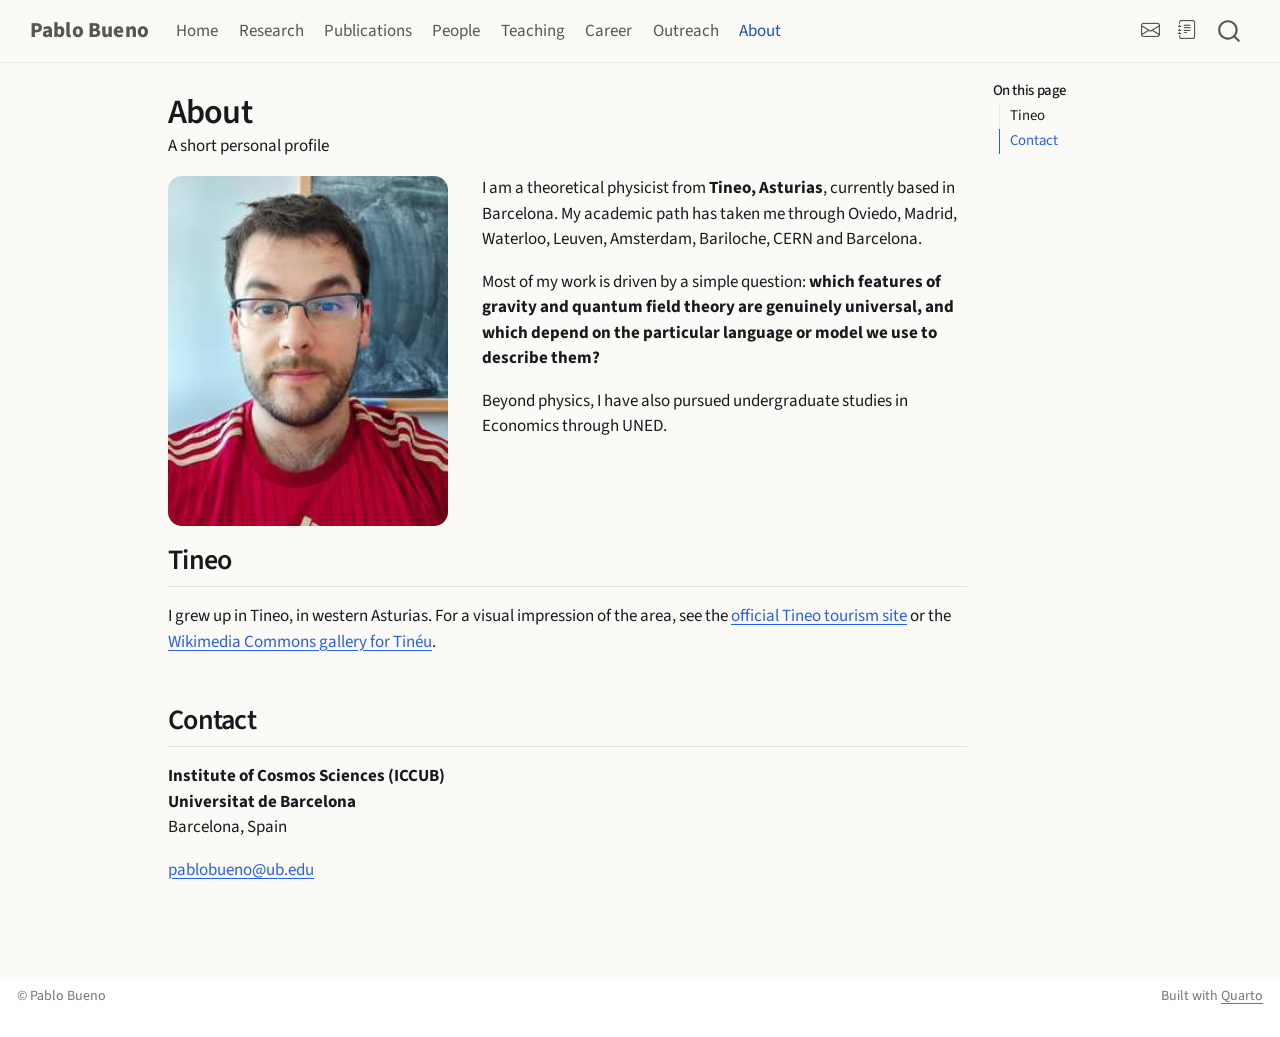
==== about.html @ 96fd0e4d "Built site for gh-pages" ====
<!DOCTYPE html>
<html xmlns="http://www.w3.org/1999/xhtml" lang="en" xml:lang="en"><head>

<meta charset="utf-8">
<meta name="generator" content="quarto-1.10.18">

<meta name="viewport" content="width=device-width, initial-scale=1.0, user-scalable=yes">

<meta name="description" content="A short personal profile">

<title>About – Pablo Bueno</title>
<style>
/* Default styles provided by pandoc.
** See https://pandoc.org/MANUAL.html#variables-for-html for config info.
*/
span.smallcaps{font-variant: small-caps;}
div.columns{display: flex; gap: 1.5em;}
div.column{flex: auto;}
@media screen {
div.columns{gap: min(4vw, 1.5em);}
div.column{overflow-x: auto;}
}
div.hanging-indent{margin-left: 1.5em; text-indent: -1.5em;}
ul.task-list{list-style: none;}
ul.task-list li input[type="checkbox"] {
  width: 0.8em;
  margin: 0 0.8em 0.2em -1em; /* quarto-specific, see https://github.com/quarto-dev/quarto-cli/issues/4556 */ 
  vertical-align: middle;
}
</style>


<script src="site_libs/quarto-nav/quarto-nav.js"></script>
<script src="site_libs/clipboard/clipboard.min.js"></script>
<script src="site_libs/quarto-search/autocomplete.umd.js"></script>
<script src="site_libs/quarto-search/fuse.min.js"></script>
<script src="site_libs/quarto-search/quarto-search.js"></script>
<meta name="quarto:offset" content="./">
<link href="./assets/favicon.svg" rel="icon" type="image/svg+xml">
<script src="site_libs/quarto-html/quarto.js" type="module"></script>
<script src="site_libs/quarto-html/tabsets/tabsets.js" type="module"></script>
<script src="site_libs/quarto-html/popper.min.js"></script>
<script src="site_libs/quarto-html/tippy.umd.min.js"></script>
<script src="site_libs/quarto-html/anchor.min.js"></script>
<link href="site_libs/quarto-html/tippy.css" rel="stylesheet">
<link href="site_libs/quarto-html/quarto-syntax-highlighting-64a204ab8560d761af7679ceaba22944.css" rel="stylesheet" id="quarto-text-highlighting-styles">
<script src="site_libs/bootstrap/bootstrap.min.js"></script>
<link href="site_libs/bootstrap/bootstrap-icons.css" rel="stylesheet">
<link href="site_libs/bootstrap/bootstrap-3e9b1289f5f353c49b617ce48ad2bc38.min.css" rel="stylesheet" append-hash="true" id="quarto-bootstrap" data-mode="light">
<script id="quarto-search-options" type="application/json">{
  "location": "navbar",
  "copy-button": false,
  "collapse-after": 3,
  "panel-placement": "end",
  "type": "overlay",
  "limit": 50,
  "keyboard-shortcut": [
    "f",
    "/",
    "s"
  ],
  "show-item-context": false,
  "language": {
    "search-no-results-text": "No results",
    "search-matching-documents-text": "matching documents",
    "search-copy-link-title": "Copy link to search",
    "search-hide-matches-text": "Hide additional matches",
    "search-more-match-text": "more match in this document",
    "search-more-matches-text": "more matches in this document",
    "search-clear-button-title": "Clear",
    "search-text-placeholder": "",
    "search-detached-cancel-button-title": "Cancel",
    "search-submit-button-title": "Submit",
    "search-label": "Search"
  }
}</script>
<style>html{ scroll-behavior: smooth; }</style>


<link rel="stylesheet" href="styles.css">
</head>

<body class="nav-fixed quarto-light">

<div id="quarto-search-results"></div>
  <header id="quarto-header" class="headroom fixed-top">
    <nav class="navbar navbar-expand-lg " data-bs-theme="dark">
      <div class="navbar-container container-fluid">
      <div class="navbar-brand-container mx-auto">
    <a class="navbar-brand" href="./index.html">
    <span class="navbar-title">Pablo Bueno</span>
    </a>
  </div>
            <div id="quarto-search" class="" title="Search"></div>
          <button class="navbar-toggler" type="button" data-bs-toggle="collapse" data-bs-target="#navbarCollapse" aria-controls="navbarCollapse" role="menu" aria-expanded="false" aria-label="Toggle navigation" onclick="if (window.quartoToggleHeadroom) { window.quartoToggleHeadroom(); }">
  <span class="navbar-toggler-icon"></span>
</button>
          <div class="collapse navbar-collapse" id="navbarCollapse">
            <ul class="navbar-nav navbar-nav-scroll me-auto">
  <li class="nav-item">
    <a class="nav-link" href="./index.html"> 
<span class="menu-text">Home</span></a>
  </li>  
  <li class="nav-item">
    <a class="nav-link" href="./research.html"> 
<span class="menu-text">Research</span></a>
  </li>  
  <li class="nav-item">
    <a class="nav-link" href="./publications.html"> 
<span class="menu-text">Publications</span></a>
  </li>  
  <li class="nav-item">
    <a class="nav-link" href="./people.html"> 
<span class="menu-text">People</span></a>
  </li>  
  <li class="nav-item">
    <a class="nav-link" href="./teaching.html"> 
<span class="menu-text">Teaching</span></a>
  </li>  
  <li class="nav-item">
    <a class="nav-link" href="./career.html"> 
<span class="menu-text">Career</span></a>
  </li>  
  <li class="nav-item">
    <a class="nav-link" href="./outreach.html"> 
<span class="menu-text">Outreach</span></a>
  </li>  
  <li class="nav-item">
    <a class="nav-link active" href="./about.html" aria-current="page"> 
<span class="menu-text">About</span></a>
  </li>  
</ul>
            <ul class="navbar-nav navbar-nav-scroll ms-auto">
  <li class="nav-item compact">
    <a class="nav-link" href="mailto:pablobueno@ub.edu"> <i class="bi bi-envelope" role="img" aria-label="Email">
</i> 
<span class="menu-text"></span></a>
  </li>  
  <li class="nav-item compact">
    <a class="nav-link" href="https://inspirehep.net/authors/1198358?ui-citation-summary=true"> <i class="bi bi-journal-text" role="img" aria-label="INSPIRE-HEP">
</i> 
<span class="menu-text"></span></a>
  </li>  
</ul>
          </div> <!-- /navcollapse -->
            <div class="quarto-navbar-tools">
</div>
      </div> <!-- /container-fluid -->
    </nav>
</header>
<!-- content -->
<div id="quarto-content" class="quarto-container page-columns page-rows-contents page-layout-article page-navbar">
<!-- sidebar -->
<!-- margin-sidebar -->
    <div id="quarto-margin-sidebar" class="sidebar margin-sidebar">
        <nav id="TOC" role="doc-toc" class="toc-active">
    <h2 id="toc-title">On this page</h2>
   
  <ul>
  <li><a href="#tineo" id="toc-tineo" class="nav-link active" data-scroll-target="#tineo">Tineo</a></li>
  <li><a href="#contact" id="toc-contact" class="nav-link" data-scroll-target="#contact">Contact</a></li>
  </ul>
</nav>
    </div>
<!-- main -->
<main class="content" id="quarto-document-content">

<header id="title-block-header" class="quarto-title-block default">
<div class="quarto-title">
<h1 class="title">About</h1>
</div>

<div>
  <div class="description">
    A short personal profile
  </div>
</div>


<div class="quarto-title-meta">

    
  
    
  </div>
  


</header>


<div class="about-grid">
<div>
<p><img class="about-photo" src="assets/pablo-bueno.jpg" alt="Pablo Bueno"></p>
</div>
<div>
<p>I am a theoretical physicist from <strong>Tineo, Asturias</strong>, currently based in Barcelona. My academic path has taken me through Oviedo, Madrid, Waterloo, Leuven, Amsterdam, Bariloche, CERN and Barcelona.</p>
<p>Most of my work is driven by a simple question: <strong>which features of gravity and quantum field theory are genuinely universal, and which depend on the particular language or model we use to describe them?</strong></p>
<p>Beyond physics, I have also pursued undergraduate studies in Economics through UNED.</p>
</div>
</div>
<section id="tineo" class="level2">
<h2 class="anchored" data-anchor-id="tineo">Tineo</h2>
<p>I grew up in Tineo, in western Asturias. For a visual impression of the area, see the <a href="https://turismotineo.es/">official Tineo tourism site</a> or the <a href="https://commons.wikimedia.org/wiki/Category:Tin%C3%A9u">Wikimedia Commons gallery for Tinéu</a>.</p>
</section>
<section id="contact" class="level2">
<h2 class="anchored" data-anchor-id="contact">Contact</h2>
<p><strong>Institute of Cosmos Sciences (ICCUB)</strong><br>
<strong>Universitat de Barcelona</strong><br>
Barcelona, Spain</p>
<p><a href="mailto:pablobueno@ub.edu">pablobueno@ub.edu</a></p>


</section>

</main> <!-- /main -->
<script id="quarto-html-after-body" type="application/javascript">
  window.document.addEventListener("DOMContentLoaded", function (event) {
    const icon = "";
    const anchorJS = new window.AnchorJS();
    anchorJS.options = {
      placement: 'right',
      icon: icon
    };
    anchorJS.add('.anchored');
    const isCodeAnnotation = (el) => {
      for (const clz of el.classList) {
        if (clz.startsWith('code-annotation-')) {                     
          return true;
        }
      }
      return false;
    }
    const onCopySuccess = function(e) {
      // button target
      const button = e.trigger;
      // don't keep focus
      button.blur();
      // flash "checked"
      button.classList.add('code-copy-button-checked');
      var currentTitle = button.getAttribute("title");
      button.setAttribute("title", "Copied!");
      let tooltip;
      if (window.bootstrap) {
        button.setAttribute("data-bs-toggle", "tooltip");
        button.setAttribute("data-bs-placement", "left");
        button.setAttribute("data-bs-title", "Copied!");
        tooltip = new bootstrap.Tooltip(button, 
          { trigger: "manual", 
            customClass: "code-copy-button-tooltip",
            offset: [0, -8]});
        tooltip.show();    
      }
      setTimeout(function() {
        if (tooltip) {
          tooltip.hide();
          button.removeAttribute("data-bs-title");
          button.removeAttribute("data-bs-toggle");
          button.removeAttribute("data-bs-placement");
        }
        button.setAttribute("title", currentTitle);
        button.classList.remove('code-copy-button-checked');
      }, 1000);
      // clear code selection
      e.clearSelection();
    }
    const getTextToCopy = function(trigger) {
      const outerScaffold = trigger.parentElement.cloneNode(true);
      const codeEl = outerScaffold.querySelector('code');
      for (const childEl of codeEl.children) {
        if (isCodeAnnotation(childEl)) {
          childEl.remove();
        }
      }
      return codeEl.innerText;
    }
    const clipboard = new window.ClipboardJS('.code-copy-button:not([data-in-quarto-modal])', {
      text: getTextToCopy
    });
    clipboard.on('success', onCopySuccess);
    if (window.document.getElementById('quarto-embedded-source-code-modal')) {
      const clipboardModal = new window.ClipboardJS('.code-copy-button[data-in-quarto-modal]', {
        text: getTextToCopy,
        container: window.document.getElementById('quarto-embedded-source-code-modal')
      });
      clipboardModal.on('success', onCopySuccess);
    }
      var localhostRegex = new RegExp(/^(?:http|https):\/\/localhost\:?[0-9]*\//);
      var mailtoRegex = new RegExp(/^mailto:/);
        var filterRegex = new RegExp("https:\/\/DrBueno88\.github\.io");
      var isInternal = (href) => {
          return filterRegex.test(href) || localhostRegex.test(href) || mailtoRegex.test(href);
      }
      // Inspect non-navigation links and adorn them if external
     var links = window.document.querySelectorAll('a[href]:not(.nav-link):not(.navbar-brand):not(.toc-action):not(.sidebar-link):not(.sidebar-item-toggle):not(.pagination-link):not(.no-external):not([aria-hidden]):not(.dropdown-item):not(.quarto-navigation-tool):not(.about-link)');
      for (var i=0; i<links.length; i++) {
        const link = links[i];
        if (!isInternal(link.href)) {
          // undo the damage that might have been done by quarto-nav.js in the case of
          // links that we want to consider external
          if (link.dataset.originalHref !== undefined) {
            link.href = link.dataset.originalHref;
          }
            // target, if specified
            link.setAttribute("target", "_blank");
            if (link.getAttribute("rel") === null) {
              link.setAttribute("rel", "noopener");
            }
        }
      }
    function tippyHover(el, contentFn, onTriggerFn, onUntriggerFn) {
      const config = {
        allowHTML: true,
        maxWidth: 500,
        delay: 100,
        arrow: false,
        appendTo: function(el) {
            return el.parentElement;
        },
        interactive: true,
        interactiveBorder: 10,
        theme: 'quarto',
        placement: 'bottom-start',
      };
      if (contentFn) {
        config.content = contentFn;
      }
      if (onTriggerFn) {
        config.onTrigger = onTriggerFn;
      }
      if (onUntriggerFn) {
        config.onUntrigger = onUntriggerFn;
      }
      window.tippy(el, config); 
    }
    const noterefs = window.document.querySelectorAll('a[role="doc-noteref"]');
    for (var i=0; i<noterefs.length; i++) {
      const ref = noterefs[i];
      tippyHover(ref, function() {
        // use id or data attribute instead here
        let href = ref.getAttribute('data-footnote-href') || ref.getAttribute('href');
        try { href = new URL(href).hash; } catch {}
        const id = href.replace(/^#\/?/, "");
        const note = window.document.getElementById(id);
        if (note) {
          return note.innerHTML;
        } else {
          return "";
        }
      });
    }
    const xrefs = window.document.querySelectorAll('a.quarto-xref');
    const processXRef = (id, note) => {
      // Strip column container classes
      const stripColumnClz = (el) => {
        el.classList.remove("page-full", "page-columns");
        if (el.children) {
          for (const child of el.children) {
            stripColumnClz(child);
          }
        }
      }
      stripColumnClz(note)
      if (id === null || id.startsWith('sec-')) {
        // Special case sections, only their first couple elements
        const container = document.createElement("div");
        if (note.children && note.children.length > 2) {
          container.appendChild(note.children[0].cloneNode(true));
          for (let i = 1; i < note.children.length; i++) {
            const child = note.children[i];
            if (child.tagName === "P" && child.innerText === "") {
              continue;
            } else {
              container.appendChild(child.cloneNode(true));
              break;
            }
          }
          if (window.Quarto?.typesetMath) {
            window.Quarto.typesetMath(container);
          }
          return container.innerHTML
        } else {
          if (window.Quarto?.typesetMath) {
            window.Quarto.typesetMath(note);
          }
          return note.innerHTML;
        }
      } else {
        // Remove any anchor links if they are present
        const anchorLink = note.querySelector('a.anchorjs-link');
        if (anchorLink) {
          anchorLink.remove();
        }
        if (window.Quarto?.typesetMath) {
          window.Quarto.typesetMath(note);
        }
        if (note.classList.contains("callout")) {
          return note.outerHTML;
        } else {
          return note.innerHTML;
        }
      }
    }
    for (var i=0; i<xrefs.length; i++) {
      const xref = xrefs[i];
      tippyHover(xref, undefined, function(instance) {
        instance.disable();
        let url = xref.getAttribute('href');
        let hash = undefined; 
        if (url.startsWith('#')) {
          hash = url;
        } else {
          try { hash = new URL(url).hash; } catch {}
        }
        if (hash) {
          const id = hash.replace(/^#\/?/, "");
          const note = window.document.getElementById(id);
          if (note !== null) {
            try {
              const html = processXRef(id, note.cloneNode(true));
              instance.setContent(html);
            } finally {
              instance.enable();
              instance.show();
            }
          } else {
            // See if we can fetch this
            fetch(url.split('#')[0])
            .then(res => res.text())
            .then(html => {
              const parser = new DOMParser();
              const htmlDoc = parser.parseFromString(html, "text/html");
              const note = htmlDoc.getElementById(id);
              if (note !== null) {
                const html = processXRef(id, note);
                instance.setContent(html);
              } 
            }).finally(() => {
              instance.enable();
              instance.show();
            });
          }
        } else {
          // See if we can fetch a full url (with no hash to target)
          // This is a special case and we should probably do some content thinning / targeting
          fetch(url)
          .then(res => res.text())
          .then(html => {
            const parser = new DOMParser();
            const htmlDoc = parser.parseFromString(html, "text/html");
            const note = htmlDoc.querySelector('main.content');
            if (note !== null) {
              // This should only happen for chapter cross references
              // (since there is no id in the URL)
              // remove the first header
              if (note.children.length > 0 && note.children[0].tagName === "HEADER") {
                note.children[0].remove();
              }
              const html = processXRef(null, note);
              instance.setContent(html);
            } 
          }).finally(() => {
            instance.enable();
            instance.show();
          });
        }
      }, function(instance) {
      });
    }
        let selectedAnnoteEl;
        const selectorForAnnotation = ( cell, annotation) => {
          let cellAttr = 'data-code-cell="' + cell + '"';
          let lineAttr = 'data-code-annotation="' +  annotation + '"';
          const selector = 'span[' + cellAttr + '][' + lineAttr + ']';
          return selector;
        }
        const selectCodeLines = (annoteEl) => {
          const doc = window.document;
          const targetCell = annoteEl.getAttribute("data-target-cell");
          const targetAnnotation = annoteEl.getAttribute("data-target-annotation");
          const annoteSpan = window.document.querySelector(selectorForAnnotation(targetCell, targetAnnotation));
          const lines = annoteSpan.getAttribute("data-code-lines").split(",");
          const lineIds = lines.map((line) => {
            return targetCell + "-" + line;
          })
          let top = null;
          let height = null;
          let parent = null;
          if (lineIds.length > 0) {
              //compute the position of the single el (top and bottom and make a div)
              const el = window.document.getElementById(lineIds[0]);
              top = el.offsetTop;
              height = el.offsetHeight;
              parent = el.parentElement.parentElement;
            if (lineIds.length > 1) {
              const lastEl = window.document.getElementById(lineIds[lineIds.length - 1]);
              const bottom = lastEl.offsetTop + lastEl.offsetHeight;
              height = bottom - top;
            }
            if (top !== null && height !== null && parent !== null) {
              // cook up a div (if necessary) and position it 
              let div = window.document.getElementById("code-annotation-line-highlight");
              if (div === null) {
                div = window.document.createElement("div");
                div.setAttribute("id", "code-annotation-line-highlight");
                div.style.position = 'absolute';
                parent.appendChild(div);
              }
              div.style.top = top - 2 + "px";
              div.style.height = height + 4 + "px";
              div.style.left = 0;
              let gutterDiv = window.document.getElementById("code-annotation-line-highlight-gutter");
              if (gutterDiv === null) {
                gutterDiv = window.document.createElement("div");
                gutterDiv.setAttribute("id", "code-annotation-line-highlight-gutter");
                gutterDiv.style.position = 'absolute';
                const codeCell = window.document.getElementById(targetCell);
                const gutter = codeCell.querySelector('.code-annotation-gutter');
                gutter.appendChild(gutterDiv);
              }
              gutterDiv.style.top = top - 2 + "px";
              gutterDiv.style.height = height + 4 + "px";
            }
            selectedAnnoteEl = annoteEl;
          }
        };
        const unselectCodeLines = () => {
          const elementsIds = ["code-annotation-line-highlight", "code-annotation-line-highlight-gutter"];
          elementsIds.forEach((elId) => {
            const div = window.document.getElementById(elId);
            if (div) {
              div.remove();
            }
          });
          selectedAnnoteEl = undefined;
        };
          // Handle positioning of the toggle
      window.addEventListener(
        "resize",
        throttle(() => {
          elRect = undefined;
          if (selectedAnnoteEl) {
            selectCodeLines(selectedAnnoteEl);
          }
        }, 10)
      );
      function throttle(fn, ms) {
      let throttle = false;
      let timer;
        return (...args) => {
          if(!throttle) { // first call gets through
              fn.apply(this, args);
              throttle = true;
          } else { // all the others get throttled
              if(timer) clearTimeout(timer); // cancel #2
              timer = setTimeout(() => {
                fn.apply(this, args);
                timer = throttle = false;
              }, ms);
          }
        };
      }
        // Attach click handler to the DT
        const annoteDls = window.document.querySelectorAll('dt[data-target-cell]');
        for (const annoteDlNode of annoteDls) {
          annoteDlNode.addEventListener('click', (event) => {
            const clickedEl = event.target;
            if (clickedEl !== selectedAnnoteEl) {
              unselectCodeLines();
              const activeEl = window.document.querySelector('dt[data-target-cell].code-annotation-active');
              if (activeEl) {
                activeEl.classList.remove('code-annotation-active');
              }
              selectCodeLines(clickedEl);
              clickedEl.classList.add('code-annotation-active');
            } else {
              // Unselect the line
              unselectCodeLines();
              clickedEl.classList.remove('code-annotation-active');
            }
          });
        }
    const findCites = (el) => {
      const parentEl = el.parentElement;
      if (parentEl) {
        const cites = parentEl.dataset.cites;
        if (cites) {
          return {
            el,
            cites: cites.split(' ')
          };
        } else {
          return findCites(el.parentElement)
        }
      } else {
        return undefined;
      }
    };
    var bibliorefs = window.document.querySelectorAll('a[role="doc-biblioref"]');
    for (var i=0; i<bibliorefs.length; i++) {
      const ref = bibliorefs[i];
      const citeInfo = findCites(ref);
      if (citeInfo) {
        tippyHover(citeInfo.el, function() {
          var popup = window.document.createElement('div');
          citeInfo.cites.forEach(function(cite) {
            var citeDiv = window.document.createElement('div');
            citeDiv.classList.add('hanging-indent');
            citeDiv.classList.add('csl-entry');
            var biblioDiv = window.document.getElementById('ref-' + cite);
            if (biblioDiv) {
              citeDiv.innerHTML = biblioDiv.innerHTML;
            }
            popup.appendChild(citeDiv);
          });
          return popup.innerHTML;
        });
      }
    }
  });
  </script>
</div> <!-- /content -->
<footer class="footer">
  <div class="nav-footer">
    <div class="nav-footer-left">
<p>© Pablo Bueno</p>
</div>   
    <div class="nav-footer-center">
      &nbsp;
    </div>
    <div class="nav-footer-right">
<p>Built with <a href="https://quarto.org/">Quarto</a></p>
</div>
  </div>
</footer>




<script src="site_libs/quarto-html/zenscroll-min.js"></script>
</body></html>
---- site_libs/quarto-html/tippy.css ----
.tippy-box[data-animation=fade][data-state=hidden]{opacity:0}[data-tippy-root]{max-width:calc(100vw - 10px)}.tippy-box{position:relative;background-color:#333;color:#fff;border-radius:4px;font-size:14px;line-height:1.4;white-space:normal;outline:0;transition-property:transform,visibility,opacity}.tippy-box[data-placement^=top]>.tippy-arrow{bottom:0}.tippy-box[data-placement^=top]>.tippy-arrow:before{bottom:-7px;left:0;border-width:8px 8px 0;border-top-color:initial;transform-origin:center top}.tippy-box[data-placement^=bottom]>.tippy-arrow{top:0}.tippy-box[data-placement^=bottom]>.tippy-arrow:before{top:-7px;left:0;border-width:0 8px 8px;border-bottom-color:initial;transform-origin:center bottom}.tippy-box[data-placement^=left]>.tippy-arrow{right:0}.tippy-box[data-placement^=left]>.tippy-arrow:before{border-width:8px 0 8px 8px;border-left-color:initial;right:-7px;transform-origin:center left}.tippy-box[data-placement^=right]>.tippy-arrow{left:0}.tippy-box[data-placement^=right]>.tippy-arrow:before{left:-7px;border-width:8px 8px 8px 0;border-right-color:initial;transform-origin:center right}.tippy-box[data-inertia][data-state=visible]{transition-timing-function:cubic-bezier(.54,1.5,.38,1.11)}.tippy-arrow{width:16px;height:16px;color:#333}.tippy-arrow:before{content:"";position:absolute;border-color:transparent;border-style:solid}.tippy-content{position:relative;padding:5px 9px;z-index:1}
---- site_libs/quarto-html/quarto-syntax-highlighting-64a204ab8560d761af7679ceaba22944.css ----
/* quarto syntax highlight colors */
:root {
  --quarto-hl-ot-color: #003B4F;
  --quarto-hl-at-color: #657422;
  --quarto-hl-ss-color: #20794D;
  --quarto-hl-an-color: #5E5E5E;
  --quarto-hl-fu-color: #4758AB;
  --quarto-hl-st-color: #20794D;
  --quarto-hl-cf-color: #003B4F;
  --quarto-hl-op-color: #5E5E5E;
  --quarto-hl-er-color: #AD0000;
  --quarto-hl-bn-color: #AD0000;
  --quarto-hl-al-color: #AD0000;
  --quarto-hl-va-color: #111111;
  --quarto-hl-bu-color: inherit;
  --quarto-hl-ex-color: inherit;
  --quarto-hl-pp-color: #AD0000;
  --quarto-hl-in-color: #5E5E5E;
  --quarto-hl-vs-color: #20794D;
  --quarto-hl-wa-color: #5E5E5E;
  --quarto-hl-do-color: #5E5E5E;
  --quarto-hl-im-color: #00769E;
  --quarto-hl-ch-color: #20794D;
  --quarto-hl-dt-color: #AD0000;
  --quarto-hl-fl-color: #AD0000;
  --quarto-hl-co-color: #5E5E5E;
  --quarto-hl-cv-color: #5E5E5E;
  --quarto-hl-cn-color: #8f5902;
  --quarto-hl-sc-color: #5E5E5E;
  --quarto-hl-dv-color: #AD0000;
  --quarto-hl-kw-color: #003B4F;
}

/* other quarto variables */
:root {
  --quarto-font-monospace: SFMono-Regular, Menlo, Monaco, Consolas, "Liberation Mono", "Courier New", monospace;
}

/* syntax highlight based on Pandoc's rules */
pre > code.sourceCode > span {
  color: #003B4F;
}

code.sourceCode > span {
  color: #003B4F;
}

div.sourceCode,
div.sourceCode pre.sourceCode {
  color: #003B4F;
}

/* Normal */
code span {
  color: #003B4F;
}

/* Alert */
code span.al {
  color: #AD0000;
  font-style: inherit;
}

/* Annotation */
code span.an {
  color: #5E5E5E;
  font-style: inherit;
}

/* Attribute */
code span.at {
  color: #657422;
  font-style: inherit;
}

/* BaseN */
code span.bn {
  color: #AD0000;
  font-style: inherit;
}

/* BuiltIn */
code span.bu {
  font-style: inherit;
}

/* ControlFlow */
code span.cf {
  color: #003B4F;
  font-weight: bold;
  font-style: inherit;
}

/* Char */
code span.ch {
  color: #20794D;
  font-style: inherit;
}

/* Constant */
code span.cn {
  color: #8f5902;
  font-style: inherit;
}

/* Comment */
code span.co {
  color: #5E5E5E;
  font-style: inherit;
}

/* CommentVar */
code span.cv {
  color: #5E5E5E;
  font-style: italic;
}

/* Documentation */
code span.do {
  color: #5E5E5E;
  font-style: italic;
}

/* DataType */
code span.dt {
  color: #AD0000;
  font-style: inherit;
}

/* DecVal */
code span.dv {
  color: #AD0000;
  font-style: inherit;
}

/* Error */
code span.er {
  color: #AD0000;
  font-style: inherit;
}

/* Extension */
code span.ex {
  font-style: inherit;
}

/* Float */
code span.fl {
  color: #AD0000;
  font-style: inherit;
}

/* Function */
code span.fu {
  color: #4758AB;
  font-style: inherit;
}

/* Import */
code span.im {
  color: #00769E;
  font-style: inherit;
}

/* Information */
code span.in {
  color: #5E5E5E;
  font-style: inherit;
}

/* Keyword */
code span.kw {
  color: #003B4F;
  font-weight: bold;
  font-style: inherit;
}

/* Operator */
code span.op {
  color: #5E5E5E;
  font-style: inherit;
}

/* Other */
code span.ot {
  color: #003B4F;
  font-style: inherit;
}

/* Preprocessor */
code span.pp {
  color: #AD0000;
  font-style: inherit;
}

/* SpecialChar */
code span.sc {
  color: #5E5E5E;
  font-style: inherit;
}

/* SpecialString */
code span.ss {
  color: #20794D;
  font-style: inherit;
}

/* String */
code span.st {
  color: #20794D;
  font-style: inherit;
}

/* Variable */
code span.va {
  color: #111111;
  font-style: inherit;
}

/* VerbatimString */
code span.vs {
  color: #20794D;
  font-style: inherit;
}

/* Warning */
code span.wa {
  color: #5E5E5E;
  font-style: italic;
}

.prevent-inlining {
  content: "</";
}

/*# sourceMappingURL=9d8d5bb603a83b8298b89080a598c93b.css.map */
---- styles.css ----
:root {
  --pb-ink: #161a1d;
  --pb-muted: #667078;
  --pb-accent: #6f2435;
  --pb-accent-dark: #461520;
  --pb-accent-soft: #f4eaed;
  --pb-line: #e6e3df;
  --pb-paper: #fbfaf7;
  --pb-card: #ffffff;
}

body { color: var(--pb-ink); background: var(--pb-paper); }
.navbar { border-bottom: 1px solid rgba(0,0,0,.06); backdrop-filter: blur(10px); background: rgba(251,250,247,.94)!important; }
.navbar-title { font-weight: 750; letter-spacing: .01em; }
h1,h2,h3 { letter-spacing: -.025em; }
h2 { margin-top: 2.8rem; }
a { text-underline-offset: 3px; }

.hero-split {
  display:grid; grid-template-columns:minmax(0,1.55fr) minmax(260px,.65fr); gap:clamp(2rem,5vw,5rem);
  align-items:center; padding:5.2rem max(1rem,calc((100vw - 1160px)/2)) 4.4rem;
  margin-left:calc(50% - 50vw); margin-right:calc(50% - 50vw); border-bottom:1px solid var(--pb-line);
  background:linear-gradient(120deg,#fbfaf7 0%,#f7f2ef 100%);
}
.hero-kicker { color:var(--pb-accent); text-transform:uppercase; letter-spacing:.14em; font-size:.76rem; font-weight:750; margin-bottom:.9rem; }
.hero-copy h1 { font-family:Georgia,'Times New Roman',serif; font-size:clamp(3.4rem,7vw,6.8rem); font-weight:500; line-height:.92; margin:.1rem 0 1.2rem; }
.hero-lead { font-size:clamp(1.15rem,2vw,1.48rem); line-height:1.55; max-width:800px; color:#39424a; }
.hero-meta { display:flex; gap:.65rem; flex-wrap:wrap; margin-top:1.55rem; }
.hero-photo-wrap { display:flex; justify-content:center; }
.hero-photo { width:min(100%,360px); aspect-ratio:4/5; object-fit:cover; object-position:center 30%; border-radius:18px; box-shadow:0 24px 65px rgba(33,26,24,.14); border:1px solid rgba(0,0,0,.05); }

.pill { display:inline-block; border:1px solid var(--pb-line); border-radius:999px; padding:.42rem .78rem; font-size:.9rem; background:rgba(255,255,255,.8); }
.button-row,.profile-links { display:flex; gap:.8rem; flex-wrap:wrap; margin-top:1.4rem; }
.pb-button { display:inline-block; padding:.66rem 1.02rem; border-radius:8px; text-decoration:none; font-weight:650; border:1px solid var(--pb-accent); transition:.15s ease; }
.pb-button:hover { transform:translateY(-1px); }
.pb-button.primary { background:var(--pb-accent); color:white; }
.pb-button.secondary { color:var(--pb-accent); background:white; }

.grid-cards { display:grid; grid-template-columns:repeat(2,minmax(0,1fr)); gap:1.05rem; margin:1.4rem 0 2rem; }
.card-clean { border:1px solid var(--pb-line); border-radius:14px; padding:1.4rem 1.45rem 1.25rem; background:var(--pb-card); box-shadow:0 5px 18px rgba(0,0,0,.025); }
.card-clean h3 { margin-top:0; font-size:1.12rem; }
.card-clean p:last-child { margin-bottom:0; }
a.card-clean { color:inherit; text-decoration:none; }
a.card-clean:hover { border-color:#cbb9bd; box-shadow:0 9px 28px rgba(69,28,38,.075); }

.stats { display:grid; grid-template-columns:repeat(4,minmax(0,1fr)); gap:1rem; margin:2rem 0 2.7rem; }
.stat { border-top:3px solid var(--pb-accent); padding-top:.8rem; }
.stat strong { display:block; font-size:1.62rem; line-height:1.2; }
.stat span { color:var(--pb-muted); font-size:.88rem; }

.paper-item,.timeline-item,.talk-item { padding:1rem 0 1.08rem; border-bottom:1px solid var(--pb-line); }
.paper-title { font-weight:720; margin-bottom:.22rem; }
.paper-title a { color:inherit; text-decoration:none; }
.paper-title a:hover { color:var(--pb-accent); }
.paper-meta,.muted,.talk-venue { color:var(--pb-muted); font-size:.93rem; }
.pub-compact { display:grid; grid-template-columns:2.2rem 1fr; gap:.35rem; padding:.34rem 0; line-height:1.4; }
.pub-number { color:var(--pb-muted); font-variant-numeric:tabular-nums; }
.timeline-item { display:grid; grid-template-columns:145px 1fr; gap:1rem; }
.timeline-date { color:var(--pb-accent); font-weight:700; }
.talk-title { font-weight:690; margin-bottom:.15rem; }
.older-talks { margin:1.1rem 0 1.8rem; border:1px solid var(--pb-line); border-radius:10px; background:#fff; }
.older-talks summary { cursor:pointer; padding:1rem 1.1rem; font-weight:650; color:var(--pb-accent); }
.details-inner { padding:0 1.1rem .4rem; }

.collab-feature-grid { display:grid; grid-template-columns:repeat(2,minmax(0,1fr)); gap:1rem; margin:1.4rem 0 2rem; }
.collab-feature { background:#fff; border:1px solid var(--pb-line); border-radius:12px; padding:1.25rem; }
.collab-feature h3 { margin-top:0; margin-bottom:.5rem; }
.collab-feature h3 a { color:var(--pb-ink); text-decoration:none; }
.collab-feature h3 a:hover { color:var(--pb-accent); }
.student-list > div { padding:.72rem 0; border-bottom:1px solid var(--pb-line); }
.student-list span { color:var(--pb-muted); }

.about-grid { display:grid; grid-template-columns:280px 1fr; gap:2rem; align-items:start; margin-top:1rem; }
.about-photo { width:100%; border-radius:14px; aspect-ratio:4/5; object-fit:cover; object-position:center 30%; }
.more-link { margin-top:1.2rem; font-weight:650; }

@media(max-width:850px){
  .hero-split{grid-template-columns:1fr; padding-top:3.4rem;}
  .hero-photo-wrap{justify-content:flex-start;}
  .hero-photo{width:min(78vw,330px);}
  .grid-cards,.stats,.collab-feature-grid{grid-template-columns:1fr;}
  .timeline-item{grid-template-columns:1fr;gap:.25rem;}
  .about-grid{grid-template-columns:1fr;}
  .about-photo{width:min(70vw,300px);}
}
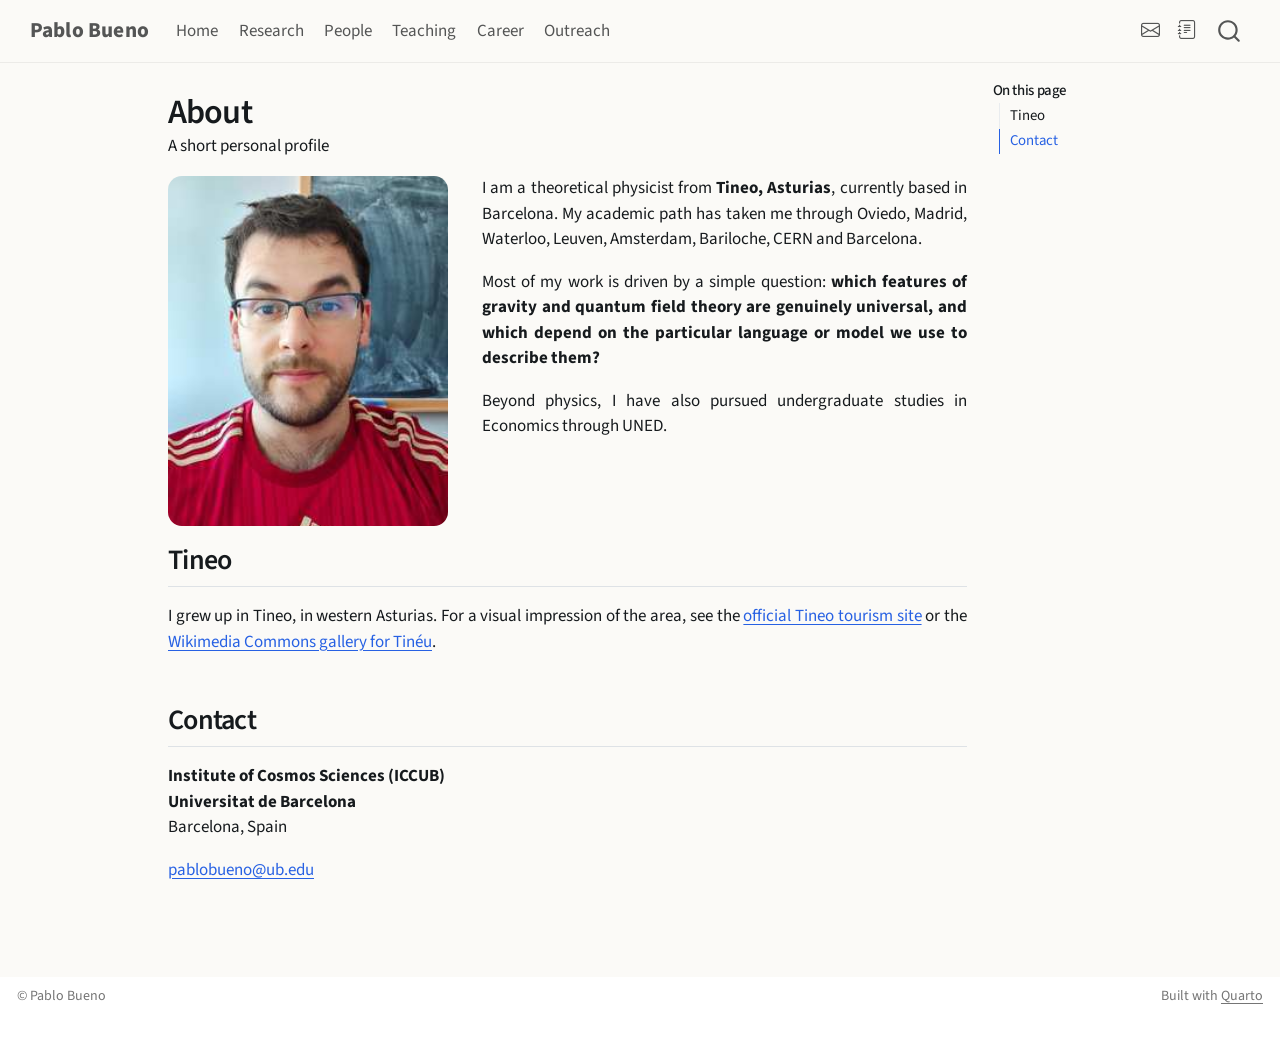
==== commit 84608955: "Built site for gh-pages" ====
--- a/about.html
+++ b/about.html
@@ -106,10 +106,6 @@
 <span class="menu-text">Research</span></a>
   </li>  
   <li class="nav-item">
-    <a class="nav-link" href="./publications.html"> 
-<span class="menu-text">Publications</span></a>
-  </li>  
-  <li class="nav-item">
     <a class="nav-link" href="./people.html"> 
 <span class="menu-text">People</span></a>
   </li>  
@@ -124,10 +120,6 @@
   <li class="nav-item">
     <a class="nav-link" href="./outreach.html"> 
 <span class="menu-text">Outreach</span></a>
-  </li>  
-  <li class="nav-item">
-    <a class="nav-link active" href="./about.html" aria-current="page"> 
-<span class="menu-text">About</span></a>
   </li>  
 </ul>
             <ul class="navbar-nav navbar-nav-scroll ms-auto">
--- a/styles.css
+++ b/styles.css
@@ -84,3 +84,38 @@
   .about-grid{grid-template-columns:1fr;}
   .about-photo{width:min(70vw,300px);}
 }
+
+
+/* Global prose alignment */
+main p,
+main li,
+.hero-lead,
+.card-clean p,
+.about-grid > div,
+.student-list span,
+.talk-venue,
+.paper-meta {
+  text-align: justify;
+  text-justify: inter-word;
+}
+
+/* Collaborator image placeholder */
+.collab-image-placeholder {
+  border: 1px dashed #bcaeb2;
+  border-radius: 16px;
+  background: linear-gradient(135deg,#fff 0%,#f6f0f2 100%);
+  min-height: 300px;
+  display: flex;
+  align-items: center;
+  justify-content: center;
+  padding: 2rem;
+  margin: 1.5rem 0 2rem;
+  text-align: center;
+  color: var(--pb-muted);
+}
+.collab-image-placeholder strong {
+  display:block;
+  color:var(--pb-ink);
+  font-size:1.05rem;
+  margin-bottom:.5rem;
+}
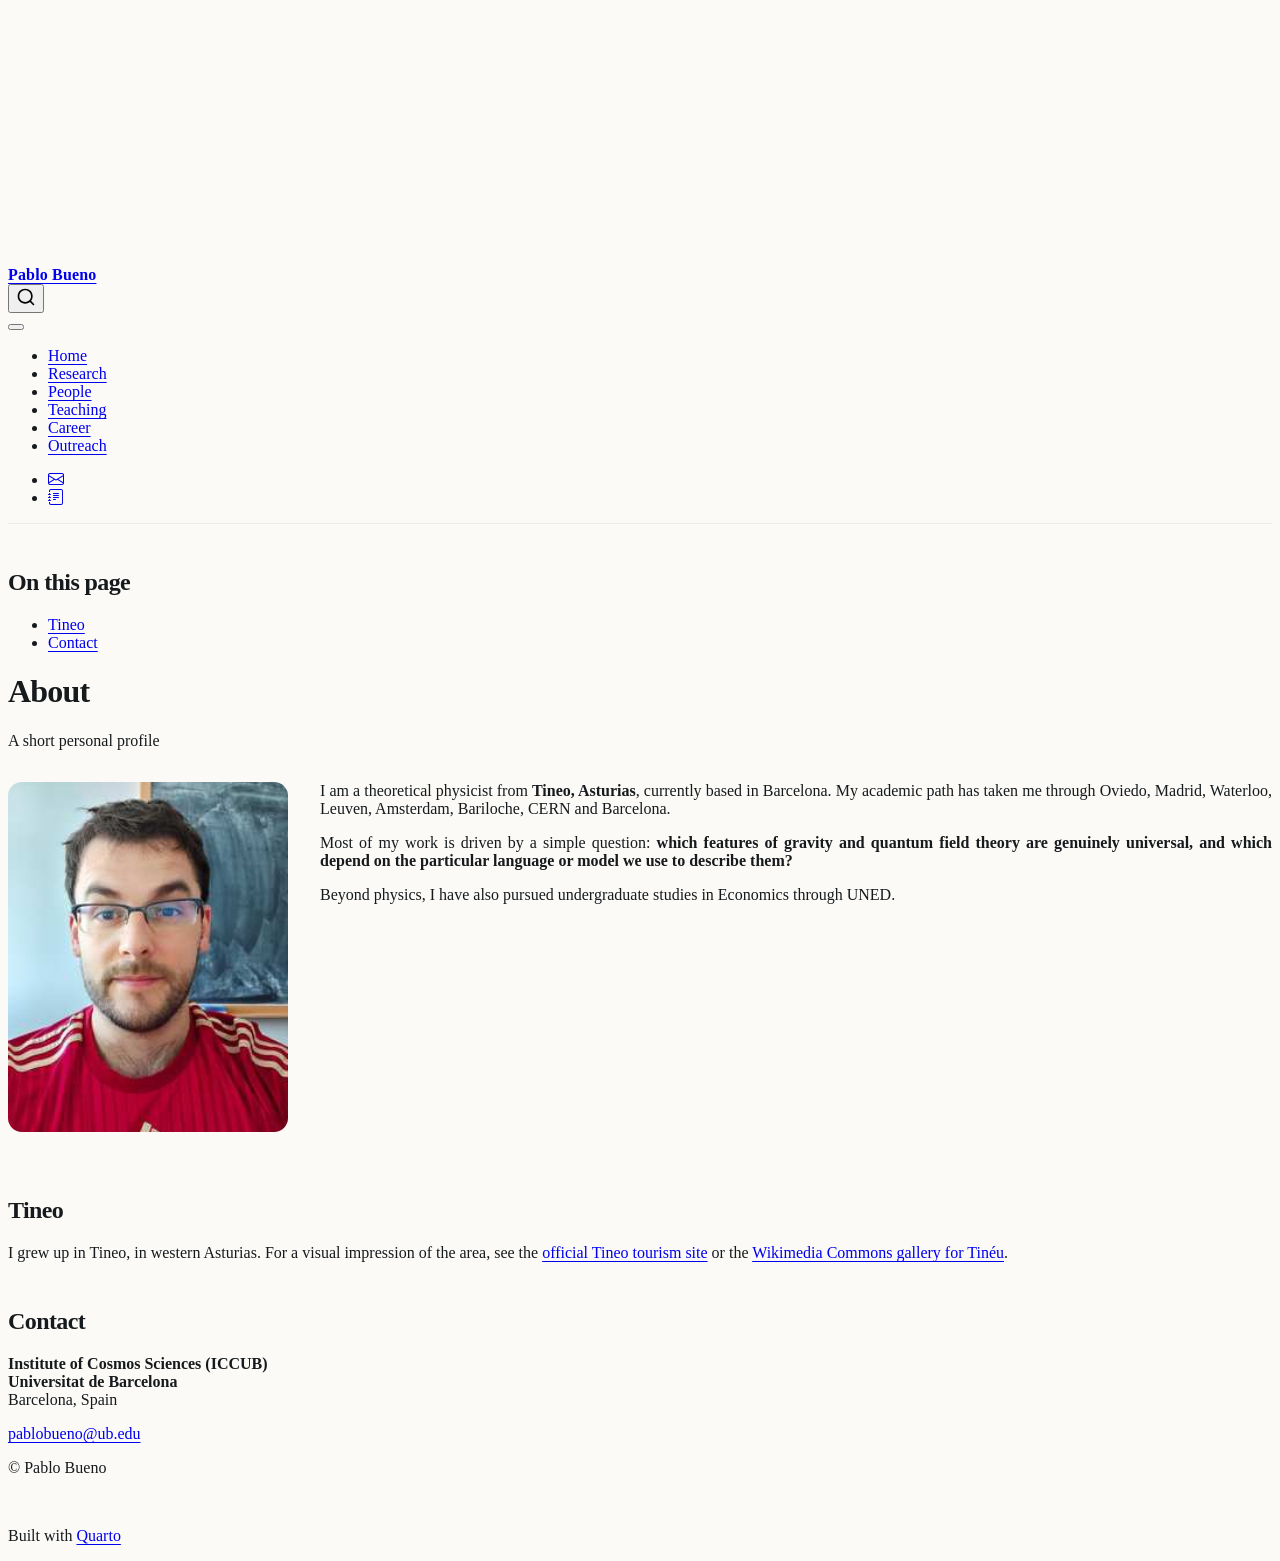
==== commit b41e643b: "Built site for gh-pages" ====
--- a/about.html
+++ b/about.html
@@ -46,7 +46,7 @@
 <link href="site_libs/quarto-html/quarto-syntax-highlighting-64a204ab8560d761af7679ceaba22944.css" rel="stylesheet" id="quarto-text-highlighting-styles">
 <script src="site_libs/bootstrap/bootstrap.min.js"></script>
 <link href="site_libs/bootstrap/bootstrap-icons.css" rel="stylesheet">
-<link href="site_libs/bootstrap/bootstrap-3e9b1289f5f353c49b617ce48ad2bc38.min.css" rel="stylesheet" append-hash="true" id="quarto-bootstrap" data-mode="light">
+<link href="site_libs/bootstrap/bootstrap-55617497126496852ff9f5a59253c640.min.css" rel="stylesheet" append-hash="true" id="quarto-bootstrap" data-mode="light">
 <script id="quarto-search-options" type="application/json">{
   "location": "navbar",
   "copy-button": false,
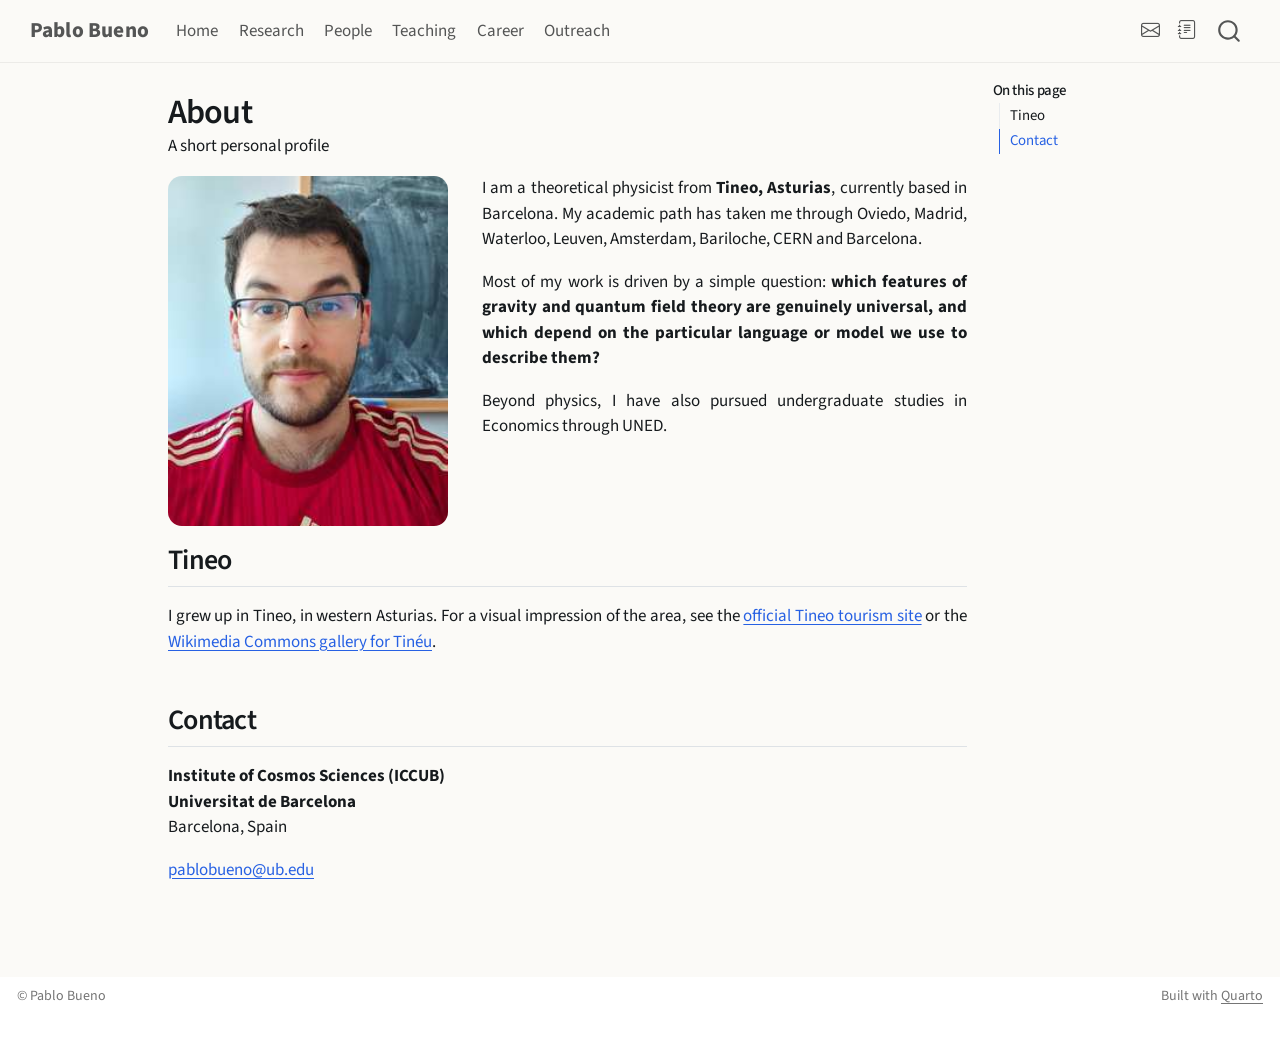
==== commit de33982b: "Built site for gh-pages" ====
--- a/about.html
+++ b/about.html
@@ -46,7 +46,7 @@
 <link href="site_libs/quarto-html/quarto-syntax-highlighting-64a204ab8560d761af7679ceaba22944.css" rel="stylesheet" id="quarto-text-highlighting-styles">
 <script src="site_libs/bootstrap/bootstrap.min.js"></script>
 <link href="site_libs/bootstrap/bootstrap-icons.css" rel="stylesheet">
-<link href="site_libs/bootstrap/bootstrap-55617497126496852ff9f5a59253c640.min.css" rel="stylesheet" append-hash="true" id="quarto-bootstrap" data-mode="light">
+<link href="site_libs/bootstrap/bootstrap-3e9b1289f5f353c49b617ce48ad2bc38.min.css" rel="stylesheet" append-hash="true" id="quarto-bootstrap" data-mode="light">
 <script id="quarto-search-options" type="application/json">{
   "location": "navbar",
   "copy-button": false,
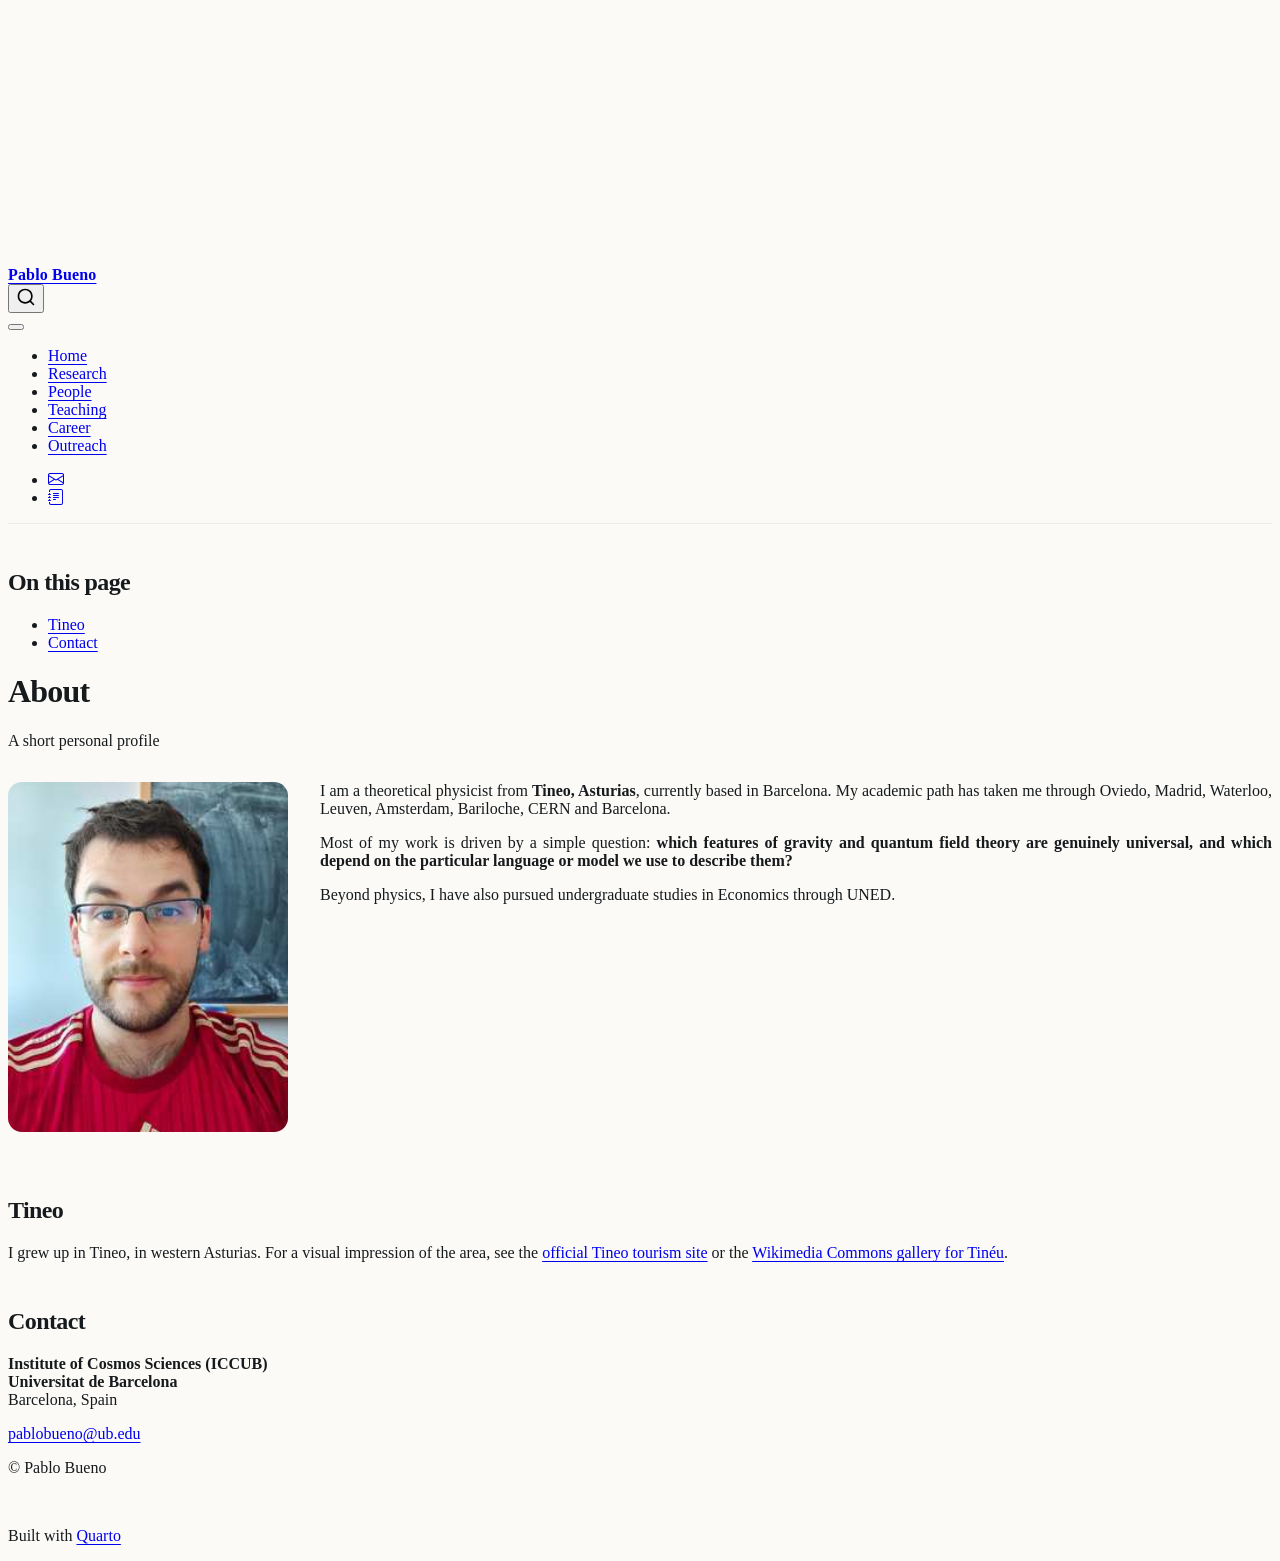
==== commit 6a65736b: "Built site for gh-pages" ====
--- a/about.html
+++ b/about.html
@@ -46,7 +46,7 @@
 <link href="site_libs/quarto-html/quarto-syntax-highlighting-64a204ab8560d761af7679ceaba22944.css" rel="stylesheet" id="quarto-text-highlighting-styles">
 <script src="site_libs/bootstrap/bootstrap.min.js"></script>
 <link href="site_libs/bootstrap/bootstrap-icons.css" rel="stylesheet">
-<link href="site_libs/bootstrap/bootstrap-3e9b1289f5f353c49b617ce48ad2bc38.min.css" rel="stylesheet" append-hash="true" id="quarto-bootstrap" data-mode="light">
+<link href="site_libs/bootstrap/bootstrap-55617497126496852ff9f5a59253c640.min.css" rel="stylesheet" append-hash="true" id="quarto-bootstrap" data-mode="light">
 <script id="quarto-search-options" type="application/json">{
   "location": "navbar",
   "copy-button": false,
--- a/styles.css
+++ b/styles.css
@@ -119,3 +119,15 @@
   font-size:1.05rem;
   margin-bottom:.5rem;
 }
+
+.pub-entry {
+  display:grid;
+  grid-template-columns:2.2rem minmax(0,1fr);
+  gap:.45rem;
+  padding:.55rem 0;
+  border-bottom:1px solid var(--pb-line);
+  line-height:1.42;
+}
+.pub-title { font-weight:650; color:var(--pb-ink); text-decoration:none; }
+.pub-title:hover { color:var(--pb-accent); }
+.pub-ref { color:var(--pb-muted); font-size:.92rem; }
